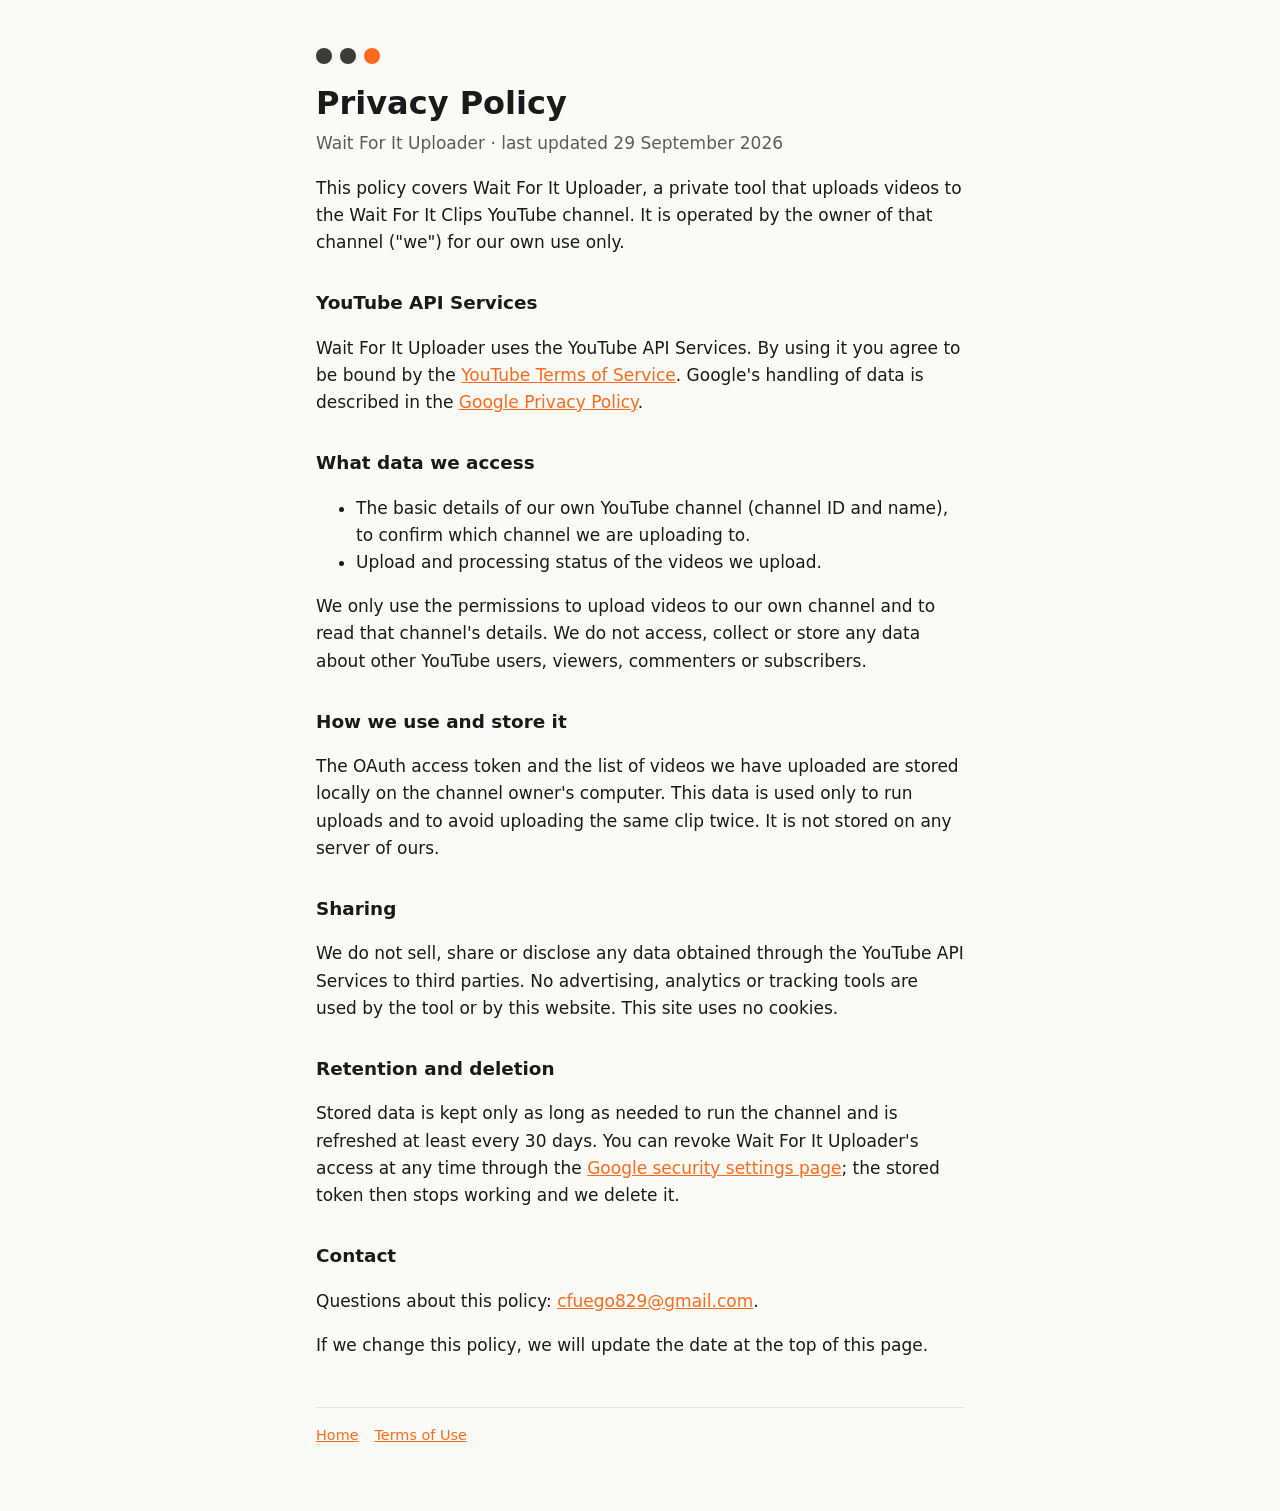
==== privacy.html @ 79455468 "Wait For It site: home, privacy policy, terms Co-Authored-By: Claude Opus 5.5 <noreply@anthropic.com" ====
<!doctype html>
<html lang="en">
<head>
<meta charset="utf-8">
<meta name="viewport" content="width=device-width, initial-scale=1">
<title>Privacy Policy – Wait For It</title>
<link rel="stylesheet" href="style.css">
</head>
<body>
<main>
  <div class="dots"><span></span><span></span><span></span></div>
  <h1>Privacy Policy</h1>
  <p class="lede">Wait For It Uploader · last updated 29 September 2026</p>

  <p>This policy covers Wait For It Uploader, a private tool that uploads videos to the
    Wait For It Clips YouTube channel. It is operated by the owner of that channel
    ("we") for our own use only.</p>

  <h2>YouTube API Services</h2>
  <p>Wait For It Uploader uses the YouTube API Services. By using it you agree to be bound by the
    <a href="https://www.youtube.com/t/terms">YouTube Terms of Service</a>. Google's handling of
    data is described in the <a href="https://policies.google.com/privacy">Google Privacy Policy</a>.</p>

  <h2>What data we access</h2>
  <ul>
    <li>The basic details of our own YouTube channel (channel ID and name), to confirm which
      channel we are uploading to.</li>
    <li>Upload and processing status of the videos we upload.</li>
  </ul>
  <p>We only use the permissions to upload videos to our own channel and to read that
    channel's details. We do not access, collect or store any data about other YouTube users,
    viewers, commenters or subscribers.</p>

  <h2>How we use and store it</h2>
  <p>The OAuth access token and the list of videos we have uploaded are stored locally on the
    channel owner's computer. This data is used only to run uploads and to avoid uploading the
    same clip twice. It is not stored on any server of ours.</p>

  <h2>Sharing</h2>
  <p>We do not sell, share or disclose any data obtained through the YouTube API Services to
    third parties. No advertising, analytics or tracking tools are used by the tool or by this website.
    This site uses no cookies.</p>

  <h2>Retention and deletion</h2>
  <p>Stored data is kept only as long as needed to run the channel and is refreshed at least
    every 30 days. You can revoke Wait For It Uploader's access at any time through the
    <a href="https://myaccount.google.com/permissions">Google security settings page</a>;
    the stored token then stops working and we delete it.</p>

  <h2>Contact</h2>
  <p>Questions about this policy: <a href="mailto:cfuego829@gmail.com">cfuego829@gmail.com</a>.</p>

  <p>If we change this policy, we will update the date at the top of this page.</p>

  <footer>
    <a href="index.html">Home</a><a href="terms.html">Terms of Use</a>
  </footer>
</main>
</body>
</html>
---- style.css ----
:root { --bg: #fafaf7; --fg: #1a1a1a; --muted: #5c5c5c; --accent: #ff6a1a; --line: #e4e2dc; }
@media (prefers-color-scheme: dark) {
  :root { --bg: #111112; --fg: #eeeee8; --muted: #a0a09a; --line: #2c2c2e; }
}
* { box-sizing: border-box; }
body { margin: 0; background: var(--bg); color: var(--fg);
  font: 17px/1.6 system-ui, -apple-system, "Segoe UI", sans-serif; }
main { max-width: 680px; margin: 0 auto; padding: 48px 16px 64px; }
.dots { display: flex; gap: 8px; margin-bottom: 20px; }
.dots span { width: 16px; height: 16px; border-radius: 50%; background: var(--fg); opacity: .85; }
.dots span:last-child { background: var(--accent); opacity: 1; }
h1 { font-size: 2rem; line-height: 1.2; margin: 0 0 8px; }
h2 { font-size: 1.15rem; margin: 32px 0 8px; }
p, li { color: var(--fg); }
.lede { color: var(--muted); margin-top: 0; }
a { color: var(--accent); }
footer { margin-top: 48px; padding-top: 16px; border-top: 1px solid var(--line);
  color: var(--muted); font-size: .9rem; }
footer a { margin-right: 16px; }
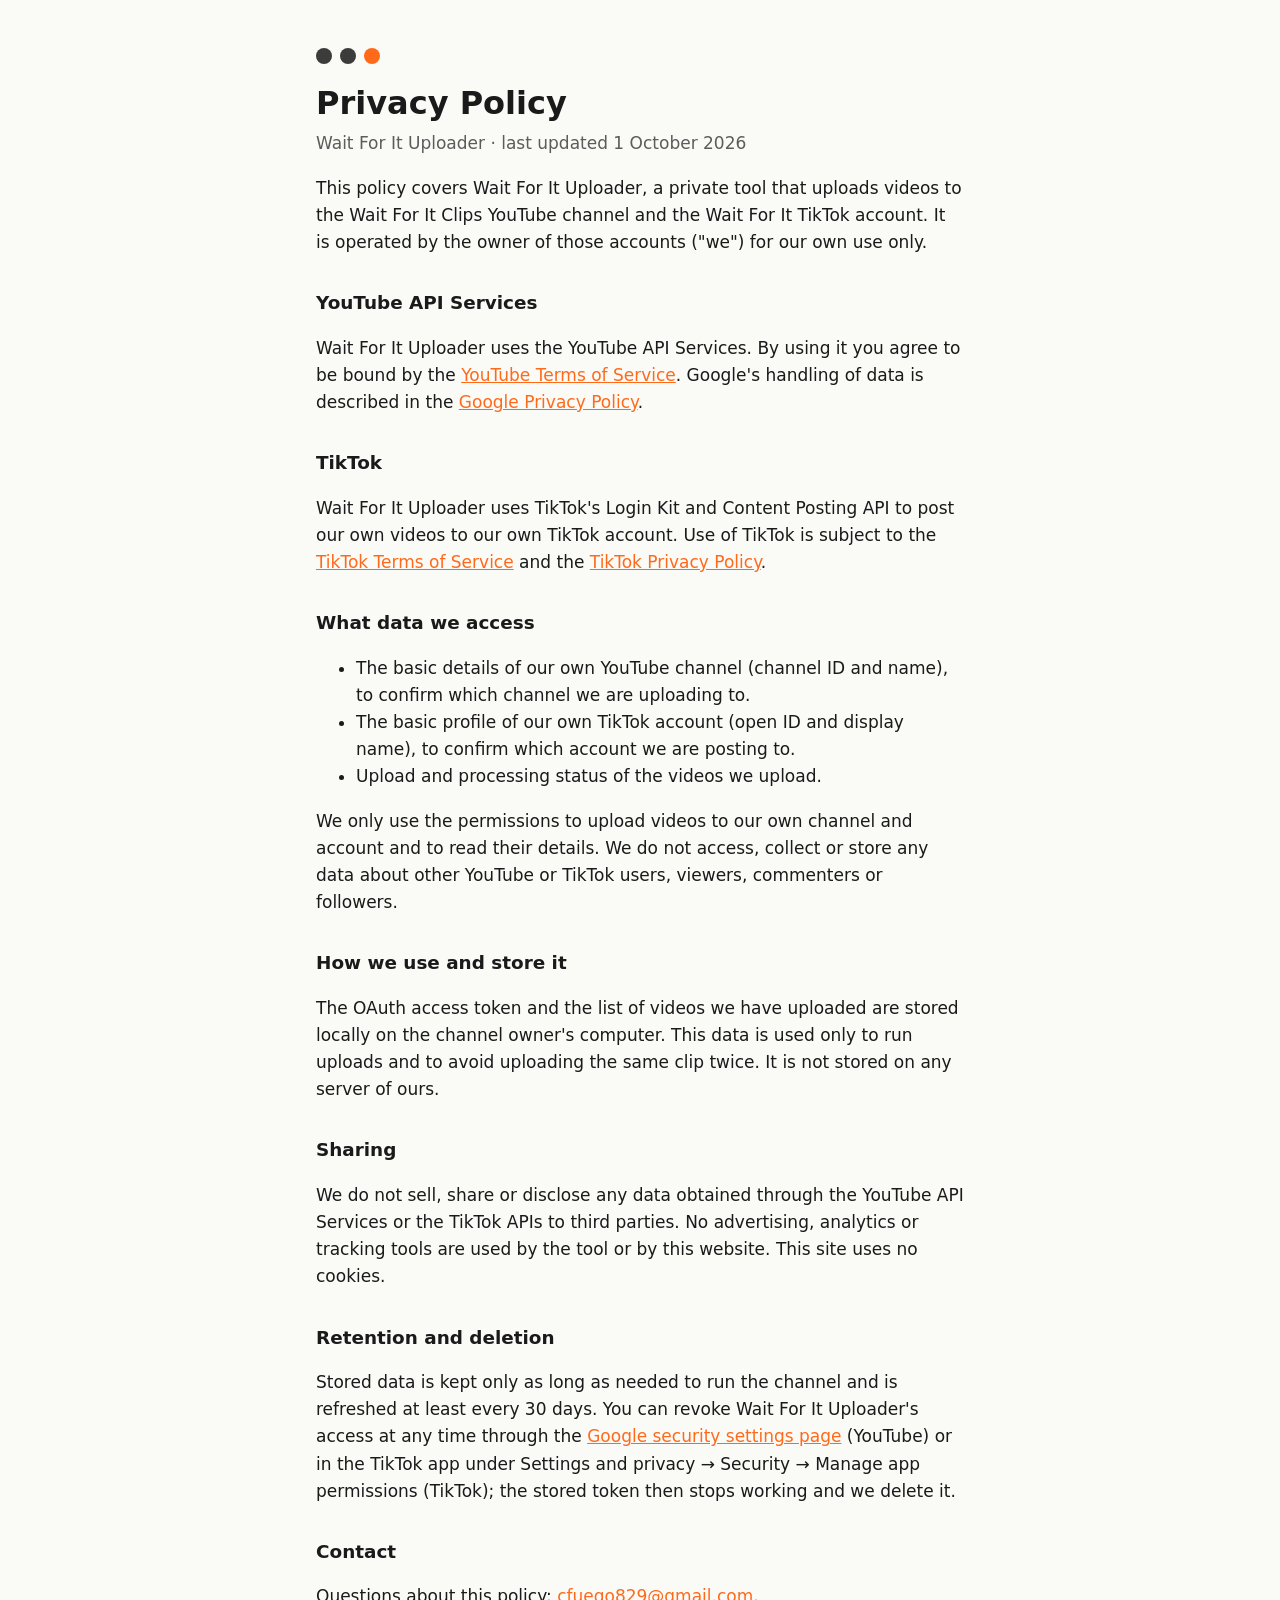
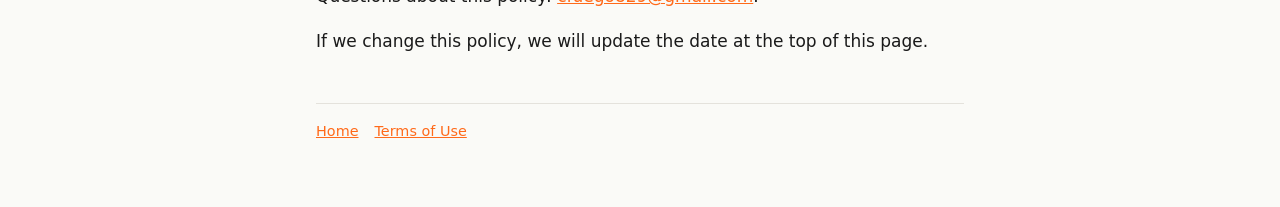
==== commit 548c2e33: "Cover TikTok in homepage and privacy policy Co-Authored-By: Claude Opus 5.5 <noreply@anthropic.com>" ====
--- a/privacy.html
+++ b/privacy.html
@@ -10,26 +10,34 @@
 <main>
   <div class="dots"><span></span><span></span><span></span></div>
   <h1>Privacy Policy</h1>
-  <p class="lede">Wait For It Uploader · last updated 29 September 2026</p>
+  <p class="lede">Wait For It Uploader · last updated 1 October 2026</p>
 
   <p>This policy covers Wait For It Uploader, a private tool that uploads videos to the
-    Wait For It Clips YouTube channel. It is operated by the owner of that channel
-    ("we") for our own use only.</p>
+    Wait For It Clips YouTube channel and the Wait For It TikTok account. It is operated by
+    the owner of those accounts ("we") for our own use only.</p>
 
   <h2>YouTube API Services</h2>
   <p>Wait For It Uploader uses the YouTube API Services. By using it you agree to be bound by the
     <a href="https://www.youtube.com/t/terms">YouTube Terms of Service</a>. Google's handling of
     data is described in the <a href="https://policies.google.com/privacy">Google Privacy Policy</a>.</p>
 
+  <h2>TikTok</h2>
+  <p>Wait For It Uploader uses TikTok's Login Kit and Content Posting API to post our own videos
+    to our own TikTok account. Use of TikTok is subject to the
+    <a href="https://www.tiktok.com/legal/terms-of-service">TikTok Terms of Service</a> and the
+    <a href="https://www.tiktok.com/legal/privacy-policy">TikTok Privacy Policy</a>.</p>
+
   <h2>What data we access</h2>
   <ul>
     <li>The basic details of our own YouTube channel (channel ID and name), to confirm which
       channel we are uploading to.</li>
+    <li>The basic profile of our own TikTok account (open ID and display name), to confirm which
+      account we are posting to.</li>
     <li>Upload and processing status of the videos we upload.</li>
   </ul>
-  <p>We only use the permissions to upload videos to our own channel and to read that
-    channel's details. We do not access, collect or store any data about other YouTube users,
-    viewers, commenters or subscribers.</p>
+  <p>We only use the permissions to upload videos to our own channel and account and to read
+    their details. We do not access, collect or store any data about other YouTube or TikTok
+    users, viewers, commenters or followers.</p>
 
   <h2>How we use and store it</h2>
   <p>The OAuth access token and the list of videos we have uploaded are stored locally on the
@@ -37,15 +45,16 @@
     same clip twice. It is not stored on any server of ours.</p>
 
   <h2>Sharing</h2>
-  <p>We do not sell, share or disclose any data obtained through the YouTube API Services to
-    third parties. No advertising, analytics or tracking tools are used by the tool or by this website.
+  <p>We do not sell, share or disclose any data obtained through the YouTube API Services or
+    the TikTok APIs to third parties. No advertising, analytics or tracking tools are used by the tool or by this website.
     This site uses no cookies.</p>
 
   <h2>Retention and deletion</h2>
   <p>Stored data is kept only as long as needed to run the channel and is refreshed at least
     every 30 days. You can revoke Wait For It Uploader's access at any time through the
-    <a href="https://myaccount.google.com/permissions">Google security settings page</a>;
-    the stored token then stops working and we delete it.</p>
+    <a href="https://myaccount.google.com/permissions">Google security settings page</a>
+    (YouTube) or in the TikTok app under Settings and privacy → Security → Manage app permissions
+    (TikTok); the stored token then stops working and we delete it.</p>
 
   <h2>Contact</h2>
   <p>Questions about this policy: <a href="mailto:cfuego829@gmail.com">cfuego829@gmail.com</a>.</p>
